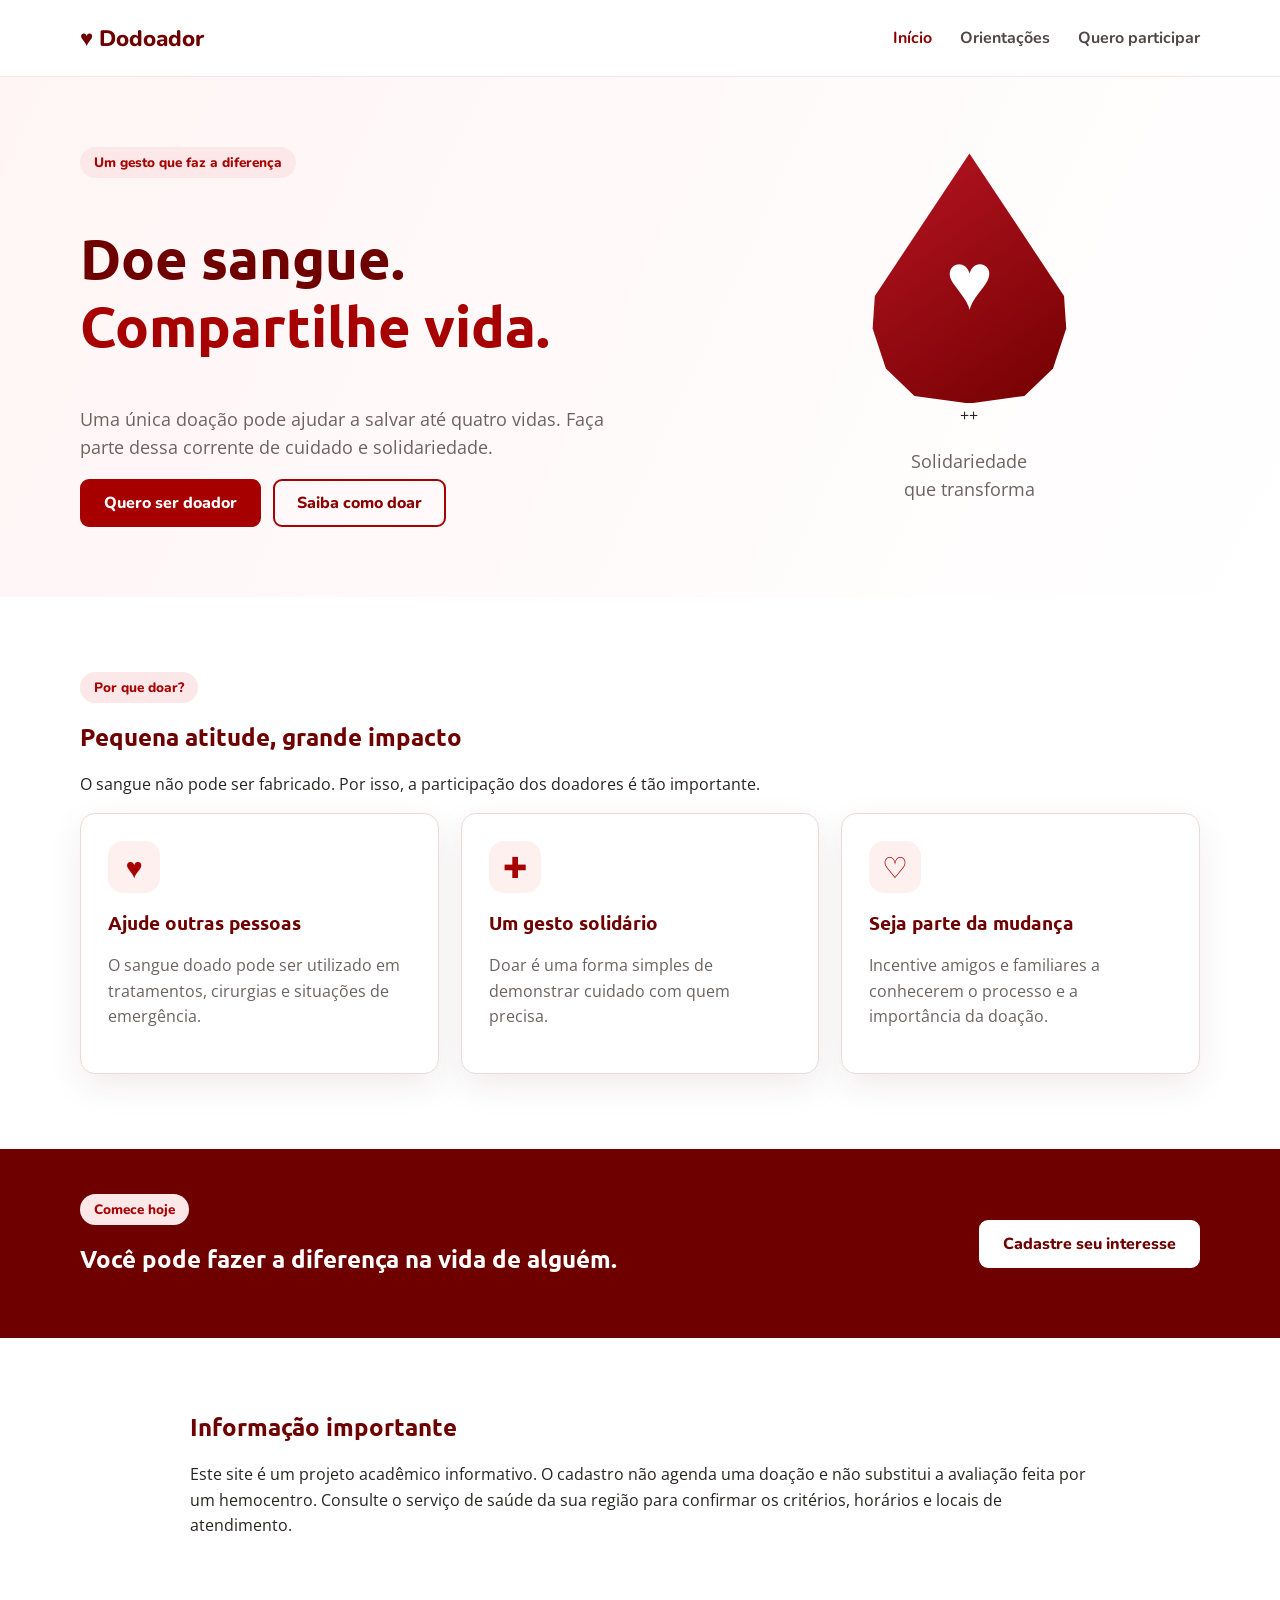
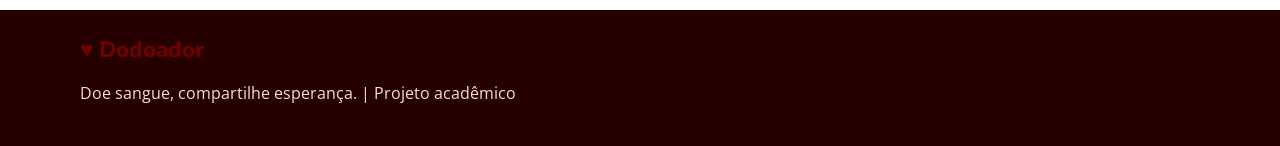
==== index.html @ 2957e70a "Upload dos arquivos" ====
<!DOCTYPE html>
<html lang="pt-BR">
<head>
  <meta charset="UTF-8">
  <meta name="viewport" content="width=device-width, initial-scale=1.0">
  <meta name="description" content="Informações e orientações para quem deseja doar sangue.">
  <title>Dodoador | Doe sangue, compartilhe vida</title>
  <link rel="preconnect" href="https://fonts.googleapis.com">
  <link rel="preconnect" href="https://fonts.gstatic.com" crossorigin>
  <link href="https://fonts.googleapis.com/css2?family=Nunito:wght@600;700;800&family=Open+Sans:wght@400;600;700&family=Ubuntu:wght@500;700&display=swap" rel="stylesheet">
  <link rel="stylesheet" href="css/estilo.css">
</head>
<body>
  <header class="cabecalho">
    <div class="container barra">
      <a class="marca" href="index.html"><span class="marca-icone">♥</span> Dodoador</a>
      <nav class="navegacao" aria-label="Menu principal">
        <a class="ativo" href="index.html">Início</a>
        <a href="orientacoes.html">Orientações</a>
        <a href="cadastro.html">Quero participar</a>
      </nav>
    </div>
  </header>

  <main id="conteudo">
    <section class="hero">
      <div class="container hero-conteudo">
        <div class="hero-texto">
          <span class="etiqueta">Um gesto que faz a diferença</span>
          <h1>Doe sangue.<br><span>Compartilhe vida.</span></h1>
          <p>Uma única doação pode ajudar a salvar até quatro vidas. Faça parte dessa corrente de cuidado e solidariedade.</p>
          <div class="acoes">
            <a class="botao" href="cadastro.html">Quero ser doador</a>
            <a class="botao botao-contorno" href="orientacoes.html">Saiba como doar</a>
          </div>
        </div>
        <div class="hero-arte" aria-label="Ilustração de uma gota de sangue com um coração" role="img">
          <div class="gota">♥</div>
          <span class="brilho brilho-um">+</span><span class="brilho brilho-dois">+</span>
          <p>Solidariedade<br>que transforma</p>
        </div>
      </div>
    </section>

    <section class="secao container">
      <div class="titulo-secao">
        <span class="etiqueta">Por que doar?</span>
        <h2>Pequena atitude, grande impacto</h2>
        <p>O sangue não pode ser fabricado. Por isso, a participação dos doadores é tão importante.</p>
      </div>
      <div class="grade tres">
        <article class="cartao">
          <div class="icone-cartao">♥</div>
          <h3>Ajude outras pessoas</h3>
          <p>O sangue doado pode ser utilizado em tratamentos, cirurgias e situações de emergência.</p>
        </article>
        <article class="cartao">
          <div class="icone-cartao">✚</div>
          <h3>Um gesto solidário</h3>
          <p>Doar é uma forma simples de demonstrar cuidado com quem precisa.</p>
        </article>
        <article class="cartao">
          <div class="icone-cartao">♡</div>
          <h3>Seja parte da mudança</h3>
          <p>Incentive amigos e familiares a conhecerem o processo e a importância da doação.</p>
        </article>
      </div>
    </section>

    <section class="faixa">
      <div class="container faixa-conteudo">
        <div><span class="etiqueta etiqueta-clara">Comece hoje</span><h2>Você pode fazer a diferença na vida de alguém.</h2></div>
        <a class="botao botao-branco" href="cadastro.html">Cadastre seu interesse</a>
      </div>
    </section>

    <section class="secao container aviso">
      <h2>Informação importante</h2>
      <p>Este site é um projeto acadêmico informativo. O cadastro não agenda uma doação e não substitui a avaliação feita por um hemocentro. Consulte o serviço de saúde da sua região para confirmar os critérios, horários e locais de atendimento.</p>
    </section>
  </main>

  <footer class="rodape"><div class="container rodape-conteudo"><a class="marca marca-rodape" href="index.html">♥ Dodoador</a><p>Doe sangue, compartilhe esperança. | Projeto acadêmico</p></div></footer>
  <script src="js/script.js"></script>
</body>
</html>
---- css/estilo.css ----
/* Cores e fontes do projeto */
* { box-sizing: border-box; }
body { margin: 0; color: #292323; font-family: "Open Sans", sans-serif; line-height: 1.6; }
h1, h2, h3 { font-family: Ubuntu, sans-serif; line-height: 1.2; }
h1 { font-size: 3.5rem; }
h2, h3 { color: #6F0000; }
.container { width: 90%; max-width: 1120px; margin: auto; }
header { background: white; border-bottom: 1px solid #f2e6e6; }
.barra { min-height: 76px; display: flex; justify-content: space-between; align-items: center; }
.marca { color: #6F0000; text-decoration: none; font: 800 1.4rem Nunito; }
nav { display: flex; gap: 28px; }
nav a { color: #514545; text-decoration: none; font: 700 1rem Nunito; }
nav a:hover, nav a.ativo { color: #8B0000; }
.hero, .banner { background: linear-gradient(115deg, #fff5f5, white); }
.hero-conteudo, .banner-conteudo { min-height: 520px; display: grid; grid-template-columns: 1.15fr .85fr; align-items: center; gap: 35px; padding: 45px 0; }
.etiqueta { display: inline-block; color: #A70000; background: #fce8e8; border-radius: 25px; padding: 6px 14px; font: 800 .85rem Nunito; }
.hero h1, .banner h1 { color: #6F0000; }
.hero h1 span, .banner h1 span { color: #A70000; }
.hero p, .banner p { color: #6d6262; max-width: 560px; font-size: 1.1rem; }
.botao { display: inline-block; padding: 11px 22px; border: 2px solid #A70000; border-radius: 9px; background: #A70000; color: white; text-decoration: none; cursor: pointer; font: 800 1rem Nunito; }
.botao:hover { background: #6F0000; border-color: #6F0000; }
.botao-contorno, .claro { background: transparent; color: #8B0000; margin-left: 8px; }
.hero-arte, .ilustracao { text-align: center; }
.gota { width: 220px; height: 250px; margin: auto; display: grid; place-items: center; color: white; font-size: 5rem; background: linear-gradient(145deg, #b91524, #720000); clip-path: polygon(50% 0,93% 57%,94% 70%,88% 86%,75% 97%,50% 100%,25% 97%,12% 86%,6% 70%,7% 57%); }
.secao { padding: 75px 0; }
.titulo { text-align: center; max-width: 700px; margin: 0 auto 35px; }
.cards, .grade { display: grid; grid-template-columns: repeat(3, 1fr); gap: 22px; }
.card, .cartao, .destaque-lateral { padding: 27px; border: 1px solid #eadada; border-radius: 15px; box-shadow: 0 12px 35px #50000014; background: white; }
.card p, .cartao p { color: #6d6262; }
.icone-cartao, .icone { width: 52px; height: 52px; display: grid; place-items: center; border-radius: 15px; background: #FFF0F0; color: #A70000; font-size: 1.8rem; margin-bottom: 18px; }
.faixa { background: #6F0000; color: white; padding: 45px 0; }
.faixa-conteudo { display: flex; justify-content: space-between; align-items: center; gap: 25px; }
.faixa h2 { color: white; }
.branco, .botao-branco { background: white; color: #6F0000; border-color: white; }
.aviso { max-width: 900px; padding: 55px 0; }
.rodape { background: #260000; color: white; padding: 24px 0; display: flex; justify-content: space-between; align-items: center; }
.rodape p { color: #f7dddd; }
.pagina-topo, .topo-pagina { background: linear-gradient(120deg, #6F0000, #A70000); color: white; padding: 60px 0; }
.pagina-topo h1, .topo-pagina h1 { font-size: 3.2rem; }
.pagina-topo p, .topo-pagina p { color: #ffe6e6; max-width: 650px; }
.numero { color: #d9a0a0; font: 800 2.4rem Ubuntu; }
.duas-colunas, .formulario-layout { display: grid; grid-template-columns: 1.2fr .8fr; gap: 55px; align-items: center; }
.secao-suave { background: #fff6f6; padding: 65px 0; }
.passos li { color: #6d6262; padding-bottom: 15px; }
.formulario { display: grid; grid-template-columns: 1fr 1fr; gap: 17px; padding: 28px; border: 1px solid #eadada; border-radius: 15px; box-shadow: 0 12px 35px #50000014; }
.campo { display: flex; flex-direction: column; gap: 6px; }
.campo label { color: #6F0000; font: 800 .95rem Nunito; }
.campo input, .campo select, .campo textarea { width: 100%; border: 1px solid #d9caca; border-radius: 8px; padding: 12px; font: .95rem "Open Sans"; }
.campo-largo { grid-column: 1 / -1; }
.campo-checkbox { display: block; }
.campo-checkbox input { width: auto; }
.erro, .campo small { color: #b00020; }
.nota-form { font-size: .82rem; }
#resultado { color: #176b35; font-weight: bold; }
@media (max-width: 760px) {
  .barra { flex-direction: column; padding: 15px 0; }
  nav { gap: 14px; flex-wrap: wrap; justify-content: center; }
  .hero-conteudo, .banner-conteudo, .duas-colunas, .formulario-layout { grid-template-columns: 1fr; text-align: center; }
  .cards, .grade { grid-template-columns: 1fr; }
  .faixa-conteudo, .rodape { flex-direction: column; align-items: flex-start; }
}
@media (max-width: 520px) {
  h1 { font-size: 2.5rem; }
  .formulario { grid-template-columns: 1fr; padding: 20px; }
  .campo-largo { grid-column: auto; }
}
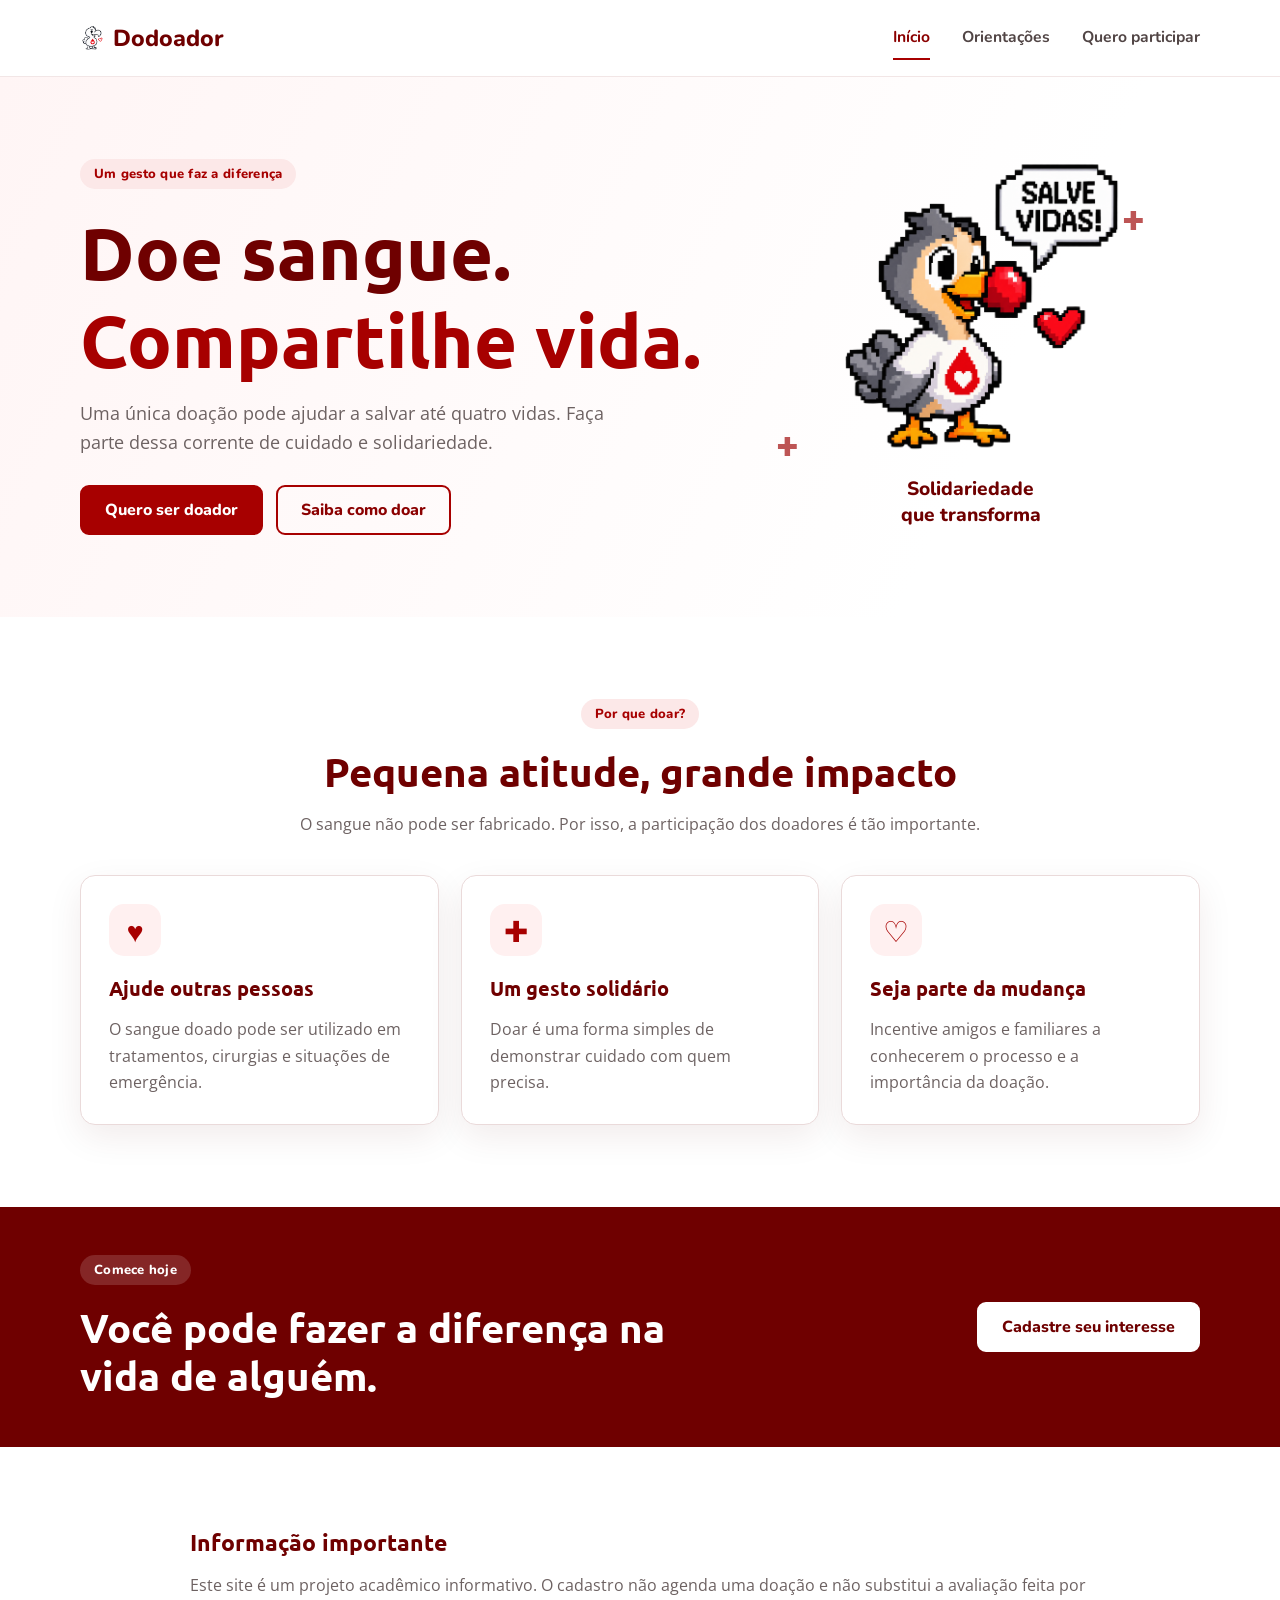
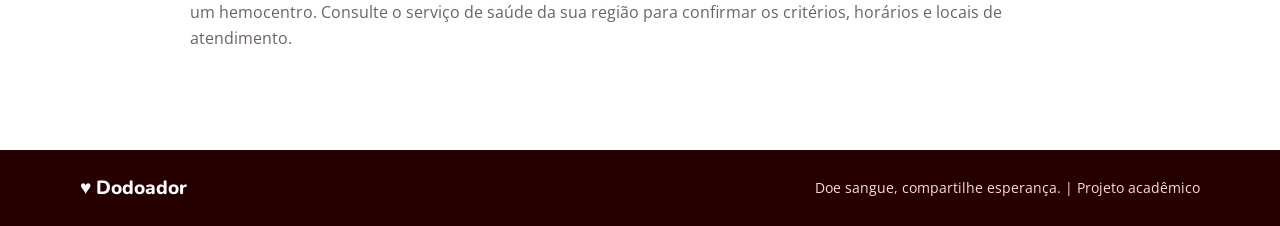
==== commit 18d772f0: "autalização" ====
--- a/index.html
+++ b/index.html
@@ -13,7 +13,7 @@
 <body>
   <header class="cabecalho">
     <div class="container barra">
-      <a class="marca" href="index.html"><span class="marca-icone">♥</span> Dodoador</a>
+      <a class="marca" href="index.html"><img src="imagens/Mascote Pássaro com Coração Vermelho.png" class="dodo-logo"> Dodoador</a>
       <nav class="navegacao" aria-label="Menu principal">
         <a class="ativo" href="index.html">Início</a>
         <a href="orientacoes.html">Orientações</a>
@@ -35,7 +35,7 @@
           </div>
         </div>
         <div class="hero-arte" aria-label="Ilustração de uma gota de sangue com um coração" role="img">
-          <div class="gota">♥</div>
+          <img src="imagens/Mascote Pixel Salve Vidas!.png" width="300px">
           <span class="brilho brilho-um">+</span><span class="brilho brilho-dois">+</span>
           <p>Solidariedade<br>que transforma</p>
         </div>
--- a/css/estilo.css
+++ b/css/estilo.css
@@ -1,67 +1,594 @@
+@import url("https://fonts.googleapis.com/css2?family=Nunito:wght@600;700;800&family=Open+Sans:wght@400;600;700&family=Ubuntu:wght@500;700&display=swap");
 
-/* Cores e fontes do projeto */
-* { box-sizing: border-box; }
-body { margin: 0; color: #292323; font-family: "Open Sans", sans-serif; line-height: 1.6; }
-h1, h2, h3 { font-family: Ubuntu, sans-serif; line-height: 1.2; }
-h1 { font-size: 3.5rem; }
-h2, h3 { color: #6F0000; }
-.container { width: 90%; max-width: 1120px; margin: auto; }
-header { background: white; border-bottom: 1px solid #f2e6e6; }
-.barra { min-height: 76px; display: flex; justify-content: space-between; align-items: center; }
-.marca { color: #6F0000; text-decoration: none; font: 800 1.4rem Nunito; }
-nav { display: flex; gap: 28px; }
-nav a { color: #514545; text-decoration: none; font: 700 1rem Nunito; }
-nav a:hover, nav a.ativo { color: #8B0000; }
-.hero, .banner { background: linear-gradient(115deg, #fff5f5, white); }
-.hero-conteudo, .banner-conteudo { min-height: 520px; display: grid; grid-template-columns: 1.15fr .85fr; align-items: center; gap: 35px; padding: 45px 0; }
-.etiqueta { display: inline-block; color: #A70000; background: #fce8e8; border-radius: 25px; padding: 6px 14px; font: 800 .85rem Nunito; }
-.hero h1, .banner h1 { color: #6F0000; }
-.hero h1 span, .banner h1 span { color: #A70000; }
-.hero p, .banner p { color: #6d6262; max-width: 560px; font-size: 1.1rem; }
-.botao { display: inline-block; padding: 11px 22px; border: 2px solid #A70000; border-radius: 9px; background: #A70000; color: white; text-decoration: none; cursor: pointer; font: 800 1rem Nunito; }
-.botao:hover { background: #6F0000; border-color: #6F0000; }
-.botao-contorno, .claro { background: transparent; color: #8B0000; margin-left: 8px; }
-.hero-arte, .ilustracao { text-align: center; }
-.gota { width: 220px; height: 250px; margin: auto; display: grid; place-items: center; color: white; font-size: 5rem; background: linear-gradient(145deg, #b91524, #720000); clip-path: polygon(50% 0,93% 57%,94% 70%,88% 86%,75% 97%,50% 100%,25% 97%,12% 86%,6% 70%,7% 57%); }
-.secao { padding: 75px 0; }
-.titulo { text-align: center; max-width: 700px; margin: 0 auto 35px; }
-.cards, .grade { display: grid; grid-template-columns: repeat(3, 1fr); gap: 22px; }
-.card, .cartao, .destaque-lateral { padding: 27px; border: 1px solid #eadada; border-radius: 15px; box-shadow: 0 12px 35px #50000014; background: white; }
-.card p, .cartao p { color: #6d6262; }
-.icone-cartao, .icone { width: 52px; height: 52px; display: grid; place-items: center; border-radius: 15px; background: #FFF0F0; color: #A70000; font-size: 1.8rem; margin-bottom: 18px; }
-.faixa { background: #6F0000; color: white; padding: 45px 0; }
-.faixa-conteudo { display: flex; justify-content: space-between; align-items: center; gap: 25px; }
-.faixa h2 { color: white; }
-.branco, .botao-branco { background: white; color: #6F0000; border-color: white; }
-.aviso { max-width: 900px; padding: 55px 0; }
-.rodape { background: #260000; color: white; padding: 24px 0; display: flex; justify-content: space-between; align-items: center; }
-.rodape p { color: #f7dddd; }
-.pagina-topo, .topo-pagina { background: linear-gradient(120deg, #6F0000, #A70000); color: white; padding: 60px 0; }
-.pagina-topo h1, .topo-pagina h1 { font-size: 3.2rem; }
-.pagina-topo p, .topo-pagina p { color: #ffe6e6; max-width: 650px; }
-.numero { color: #d9a0a0; font: 800 2.4rem Ubuntu; }
-.duas-colunas, .formulario-layout { display: grid; grid-template-columns: 1.2fr .8fr; gap: 55px; align-items: center; }
-.secao-suave { background: #fff6f6; padding: 65px 0; }
-.passos li { color: #6d6262; padding-bottom: 15px; }
-.formulario { display: grid; grid-template-columns: 1fr 1fr; gap: 17px; padding: 28px; border: 1px solid #eadada; border-radius: 15px; box-shadow: 0 12px 35px #50000014; }
-.campo { display: flex; flex-direction: column; gap: 6px; }
-.campo label { color: #6F0000; font: 800 .95rem Nunito; }
-.campo input, .campo select, .campo textarea { width: 100%; border: 1px solid #d9caca; border-radius: 8px; padding: 12px; font: .95rem "Open Sans"; }
-.campo-largo { grid-column: 1 / -1; }
-.campo-checkbox { display: block; }
-.campo-checkbox input { width: auto; }
-.erro, .campo small { color: #b00020; }
-.nota-form { font-size: .82rem; }
-#resultado { color: #176b35; font-weight: bold; }
+:root {
+  --vermelho: #8b0000;
+  --escuro: #6f0000;
+  --vivo: #a70000;
+  --rosa: #fff0f0;
+  --texto: #292323;
+  --cinza: #6d6262;
+  --branco: #ffffff;
+  --borda: #eadada;
+  --sombra: 0 12px 35px rgba(80, 0, 0, 0.08);
+}
+* {
+  box-sizing: border-box;
+}
+html {
+  scroll-behavior: smooth;
+}
+body {
+  margin: 0;
+  color: var(--texto);
+  background: var(--branco);
+  font-family: "Open Sans", sans-serif;
+  line-height: 1.65;
+}
+h1,
+h2,
+h3 {
+  font-family: Ubuntu, sans-serif;
+  line-height: 1.2;
+  margin: 0 0 16px;
+}
+h1 {
+  font-size: clamp(2.5rem, 6vw, 4.6rem);
+}
+h2 {
+  font-size: clamp(1.8rem, 4vw, 2.5rem);
+  color: var(--escuro);
+}
+h3 {
+  font-size: 1.25rem;
+  color: var(--escuro);
+}
+p {
+  margin: 0 0 16px;
+}
+a {
+  color: inherit;
+}
+.dodo-logo{ 
+  width: 24px;
+  height: 24px;
+}
+.container {
+  width: min(1120px, calc(100% - 40px));
+  margin: 0 auto;
+}
+.pular {
+  position: absolute;
+  left: -9999px;
+  top: 10px;
+  background: white;
+  padding: 10px;
+  z-index: 20;
+}
+.pular:focus {
+  left: 10px;
+}
+.cabecalho {
+  background: #fff;
+  border-bottom: 1px solid #f2e6e6;
+  position: sticky;
+  top: 0;
+  z-index: 10;
+}
+.barra {
+  min-height: 76px;
+  display: flex;
+  align-items: center;
+  justify-content: space-between;
+  gap: 24px;
+}
+.marca {
+  text-decoration: none;
+  color: var(--escuro);
+  font:
+    800 1.45rem Nunito,
+    sans-serif;
+  display: inline-flex;
+  align-items: center;
+  gap: 9px;
+  white-space: nowrap;
+}
+.marca-icone {
+  color: var(--vivo);
+  font-size: 1.7rem;
+}
+.navegacao {
+  display: flex;
+  align-items: center;
+  gap: 32px;
+}
+.navegacao a {
+  text-decoration: none;
+  font:
+    700 0.98rem Nunito,
+    sans-serif;
+  color: #514545;
+  padding: 10px 0;
+  border-bottom: 2px solid transparent;
+}
+.navegacao a:hover,
+.navegacao a.ativo {
+  color: var(--vermelho);
+  border-color: var(--vivo);
+}
+.menu-toggle {
+  display: none;
+  border: 0;
+  background: transparent;
+  color: var(--escuro);
+  font-size: 1.6rem;
+}
+.hero {
+  background: linear-gradient(115deg, #fff5f5 0%, #fff 75%);
+  overflow: hidden;
+}
+.hero-conteudo {
+  min-height: 540px;
+  display: grid;
+  grid-template-columns: 1.15fr 0.85fr;
+  align-items: center;
+  gap: 40px;
+  padding-top: 55px;
+  padding-bottom: 55px;
+}
+.etiqueta {
+  display: inline-block;
+  color: var(--vivo);
+  background: #fce8e8;
+  border-radius: 30px;
+  padding: 6px 14px;
+  font:
+    800 0.82rem Nunito,
+    sans-serif;
+  letter-spacing: 0.02em;
+  margin-bottom: 18px;
+}
+.hero h1 {
+  color: var(--escuro);
+}
+.hero h1 span {
+  color: var(--vivo);
+}
+.hero-texto > p {
+  color: var(--cinza);
+  font-size: 1.1rem;
+  max-width: 570px;
+  margin-bottom: 28px;
+}
+.acoes {
+  display: flex;
+  gap: 13px;
+  flex-wrap: wrap;
+}
+.botao {
+  display: inline-flex;
+  align-items: center;
+  justify-content: center;
+  border: 2px solid var(--vivo);
+  border-radius: 9px;
+  padding: 12px 23px;
+  background: var(--vivo);
+  color: white;
+  text-decoration: none;
+  cursor: pointer;
+  font:
+    800 1rem Nunito,
+    sans-serif;
+  transition: 0.2s ease;
+}
+.botao:hover {
+  background: var(--escuro);
+  border-color: var(--escuro);
+  transform: translateY(-2px);
+}
+.botao:focus-visible,
+a:focus-visible,
+input:focus-visible,
+select:focus-visible,
+textarea:focus-visible,
+button:focus-visible {
+  outline: 3px solid #e6a0a0;
+  outline-offset: 3px;
+}
+.botao-contorno {
+  color: var(--vermelho);
+  background: transparent;
+}
+.botao-contorno:hover {
+  color: white;
+}
+.hero-arte {
+  min-height: 360px;
+  display: flex;
+  align-items: center;
+  justify-content: center;
+  flex-direction: column;
+  position: relative;
+}
+.gota {
+  width: 230px;
+  height: 270px;
+  border-radius: 55% 55% 58% 58% / 68% 68% 38% 38%;
+  transform: rotate(0deg);
+  background: linear-gradient(145deg, #b91524, #720000);
+  color: white;
+  display: grid;
+  place-items: center;
+  font-size: 5rem;
+  box-shadow: 0 25px 45px rgba(111, 0, 0, 0.22);
+  clip-path: polygon(
+    50% 0,
+    93% 57%,
+    94% 70%,
+    88% 86%,
+    75% 97%,
+    50% 100%,
+    25% 97%,
+    12% 86%,
+    6% 70%,
+    7% 57%
+  );
+}
+.hero-arte p {
+  color: var(--escuro);
+  font:
+    800 1.2rem Nunito,
+    sans-serif;
+  text-align: center;
+  margin-top: 20px;
+}
+.brilho {
+  position: absolute;
+  color: #bd5555;
+  font: 700 2.5rem Ubuntu;
+}
+.brilho-um {
+  top: 40px;
+  right: 55px;
+}
+.brilho-dois {
+  bottom: 75px;
+  left: 35px;
+}
+.secao {
+  padding-top: 82px;
+  padding-bottom: 82px;
+}
+.titulo-secao {
+  text-align: center;
+  max-width: 700px;
+  margin: 0 auto 38px;
+}
+.titulo-secao p {
+  color: var(--cinza);
+}
+.grade {
+  display: grid;
+  gap: 22px;
+}
+.tres {
+  grid-template-columns: repeat(3, 1fr);
+}
+.cartao {
+  background: white;
+  border: 1px solid var(--borda);
+  border-radius: 15px;
+  padding: 28px;
+  box-shadow: var(--sombra);
+}
+.cartao p {
+  color: var(--cinza);
+  margin-bottom: 0;
+}
+.icone-cartao {
+  width: 52px;
+  height: 52px;
+  display: grid;
+  place-items: center;
+  border-radius: 15px;
+  background: var(--rosa);
+  color: var(--vivo);
+  font-size: 1.8rem;
+  margin-bottom: 20px;
+}
+.faixa {
+  background: var(--escuro);
+  color: white;
+  padding: 48px 0;
+}
+.faixa-conteudo {
+  display: flex;
+  justify-content: space-between;
+  align-items: center;
+  gap: 30px;
+}
+.faixa h2 {
+  color: white;
+  max-width: 650px;
+  margin: 0;
+}
+.etiqueta-clara {
+  color: white;
+  background: rgba(255, 255, 255, 0.15);
+}
+.botao-branco {
+  background: white;
+  border-color: white;
+  color: var(--escuro);
+  white-space: nowrap;
+}
+.botao-branco:hover {
+  background: var(--rosa);
+  border-color: var(--rosa);
+  color: var(--escuro);
+}
+.aviso {
+  max-width: 900px;
+}
+.aviso h2 {
+  font-size: 1.45rem;
+}
+.aviso p {
+  color: var(--cinza);
+}
+.rodape {
+  background: #260000;
+  color: #f7dddd;
+  padding: 25px 0;
+}
+.rodape-conteudo {
+  display: flex;
+  justify-content: space-between;
+  align-items: center;
+  gap: 20px;
+}
+.marca-rodape {
+  color: white;
+  font-size: 1.2rem;
+}
+.rodape p {
+  margin: 0;
+  font-size: 0.9rem;
+}
+.pagina-topo {
+  background: linear-gradient(120deg, var(--escuro), var(--vivo));
+  color: white;
+  padding: 65px 0 70px;
+}
+.pagina-topo h1 {
+  font-size: clamp(2.3rem, 5vw, 3.7rem);
+}
+.pagina-topo p {
+  max-width: 650px;
+  color: #ffe6e6;
+  font-size: 1.08rem;
+  margin: 0;
+}
+.alinhado-esquerda {
+  text-align: left;
+  margin-left: 0;
+}
+.numero {
+  font: 800 2.4rem Ubuntu;
+  color: #d9a0a0;
+  margin-bottom: 18px;
+}
+.secao-suave {
+  background: #fff6f6;
+}
+.duas-colunas {
+  display: grid;
+  grid-template-columns: 1.2fr 0.8fr;
+  gap: 65px;
+  align-items: center;
+}
+.passos {
+  padding-left: 22px;
+}
+.passos li {
+  padding: 0 0 18px 8px;
+  color: var(--cinza);
+}
+.passos strong {
+  color: var(--escuro);
+}
+.destaque-lateral {
+  background: white;
+  padding: 34px;
+  border-radius: 16px;
+  box-shadow: var(--sombra);
+  border: 1px solid var(--borda);
+}
+.destaque-lateral p {
+  color: var(--cinza);
+}
+.link-seta {
+  color: var(--vivo);
+  font: 800 0.98rem Nunito;
+  text-decoration: none;
+}
+.formulario-layout {
+  display: grid;
+  grid-template-columns: 0.75fr 1.25fr;
+  gap: 55px;
+  align-items: start;
+}
+.form-intro {
+  position: sticky;
+  top: 115px;
+}
+.form-intro p {
+  color: var(--cinza);
+}
+.mini-aviso {
+  display: flex;
+  gap: 12px;
+  align-items: center;
+  color: var(--vivo);
+  background: var(--rosa);
+  border-radius: 10px;
+  padding: 15px;
+  font-size: 1.3rem;
+}
+.mini-aviso span {
+  color: var(--escuro);
+  font: 700 0.9rem Nunito;
+}
+.formulario {
+  display: grid;
+  grid-template-columns: 1fr 1fr;
+  gap: 18px;
+  background: white;
+  padding: 30px;
+  border: 1px solid var(--borda);
+  border-radius: 16px;
+  box-shadow: var(--sombra);
+}
+.campo {
+  display: flex;
+  flex-direction: column;
+  gap: 7px;
+}
+.campo label {
+  color: var(--escuro);
+  font: 800 0.93rem Nunito;
+}
+.campo input,
+.campo select,
+.campo textarea {
+  width: 100%;
+  border: 1px solid #d9caca;
+  border-radius: 8px;
+  padding: 12px 13px;
+  color: var(--texto);
+  font:
+    0.95rem "Open Sans",
+    sans-serif;
+  background: white;
+}
+.campo input:focus,
+.campo select:focus,
+.campo textarea:focus {
+  border-color: var(--vivo);
+  outline: 2px solid #f7dada;
+}
+.campo-largo {
+  grid-column: 1 / -1;
+}
+.campo-checkbox {
+  display: grid;
+  grid-template-columns: 20px 1fr;
+  align-items: start;
+  column-gap: 10px;
+}
+.campo-checkbox input {
+  width: 18px;
+  height: 18px;
+  margin-top: 4px;
+  accent-color: var(--vivo);
+}
+.campo-checkbox label {
+  font-weight: 600;
+  color: var(--texto);
+}
+.erro {
+  min-height: 16px;
+  color: #b00020;
+  font-size: 0.8rem;
+}
+.invalido {
+  border-color: #b00020 !important;
+}
+.nota-form {
+  color: var(--cinza);
+  font-size: 0.82rem;
+  margin: 12px 0 0;
+}
+.resultado {
+  margin-top: 12px;
+  font-weight: 700;
+  color: #176b35;
+}
+.resultado.falha {
+  color: #b00020;
+}
 @media (max-width: 760px) {
-  .barra { flex-direction: column; padding: 15px 0; }
-  nav { gap: 14px; flex-wrap: wrap; justify-content: center; }
-  .hero-conteudo, .banner-conteudo, .duas-colunas, .formulario-layout { grid-template-columns: 1fr; text-align: center; }
-  .cards, .grade { grid-template-columns: 1fr; }
-  .faixa-conteudo, .rodape { flex-direction: column; align-items: flex-start; }
+  .barra {
+    min-height: 68px;
+    flex-wrap: wrap;
+  }
+  .menu-toggle {
+    display: block;
+  }
+  .navegacao {
+    display: none;
+    width: 100%;
+    flex-direction: column;
+    align-items: stretch;
+    gap: 0;
+    padding-bottom: 12px;
+  }
+  .navegacao.aberto {
+    display: flex;
+  }
+  .navegacao a {
+    padding: 10px;
+    border-bottom: 1px solid #f3e5e5;
+  }
+  .hero-conteudo {
+    grid-template-columns: 1fr;
+    text-align: center;
+    gap: 10px;
+    padding-top: 55px;
+  }
+  .hero-texto > p {
+    margin-left: auto;
+    margin-right: auto;
+  }
+  .acoes {
+    justify-content: center;
+  }
+  .hero-arte {
+    min-height: 300px;
+  }
+  .gota {
+    width: 175px;
+    height: 205px;
+  }
+  .tres,
+  .duas-colunas,
+  .formulario-layout {
+    grid-template-columns: 1fr;
+  }
+  .faixa-conteudo,
+  .rodape-conteudo {
+    flex-direction: column;
+    align-items: flex-start;
+  }
+  .form-intro {
+    position: static;
+  }
 }
 @media (max-width: 520px) {
-  h1 { font-size: 2.5rem; }
-  .formulario { grid-template-columns: 1fr; padding: 20px; }
-  .campo-largo { grid-column: auto; }
-}
+  .container {
+    width: min(100% - 28px, 1120px);
+  }
+  .secao {
+    padding-top: 58px;
+    padding-bottom: 58px;
+  }
+  .formulario {
+    grid-template-columns: 1fr;
+    padding: 20px;
+  }
+  .campo-largo {
+    grid-column: auto;
+  }
+  .acoes .botao {
+    width: 100%;
+  }
+}
